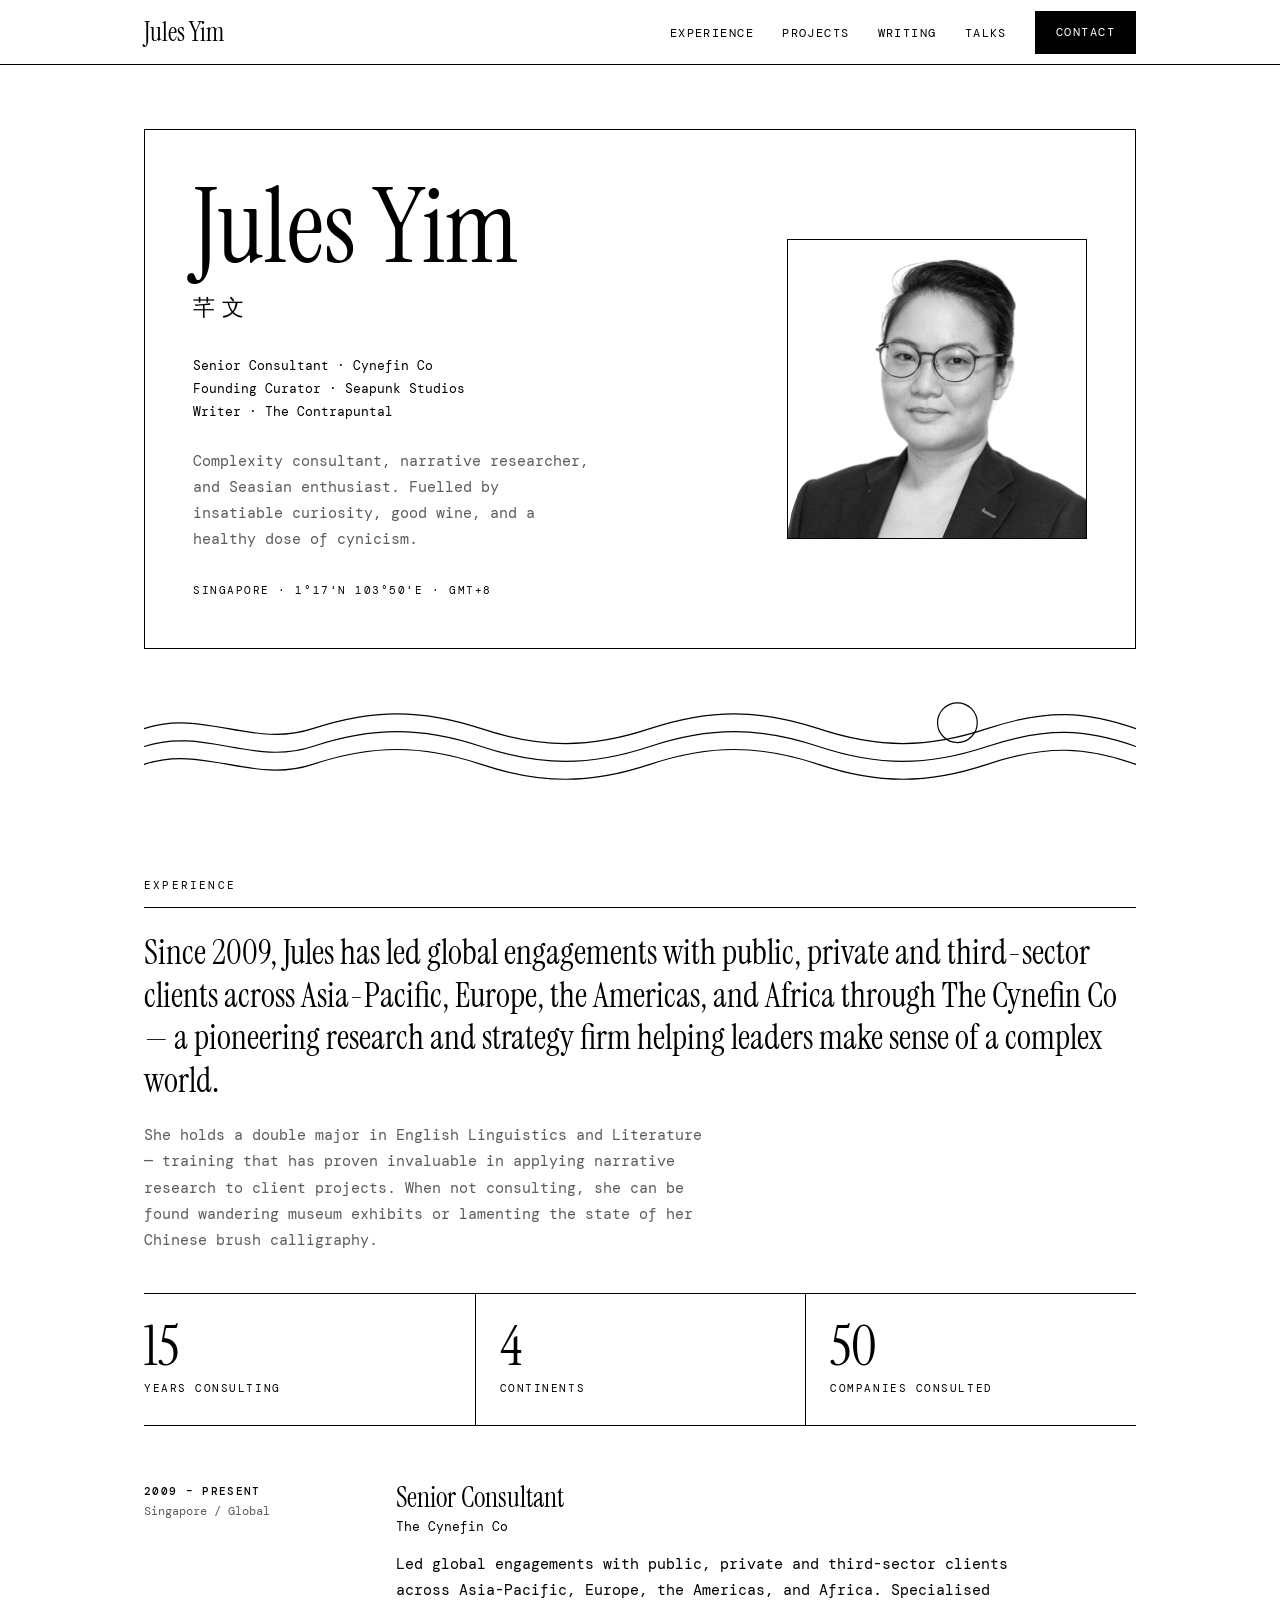
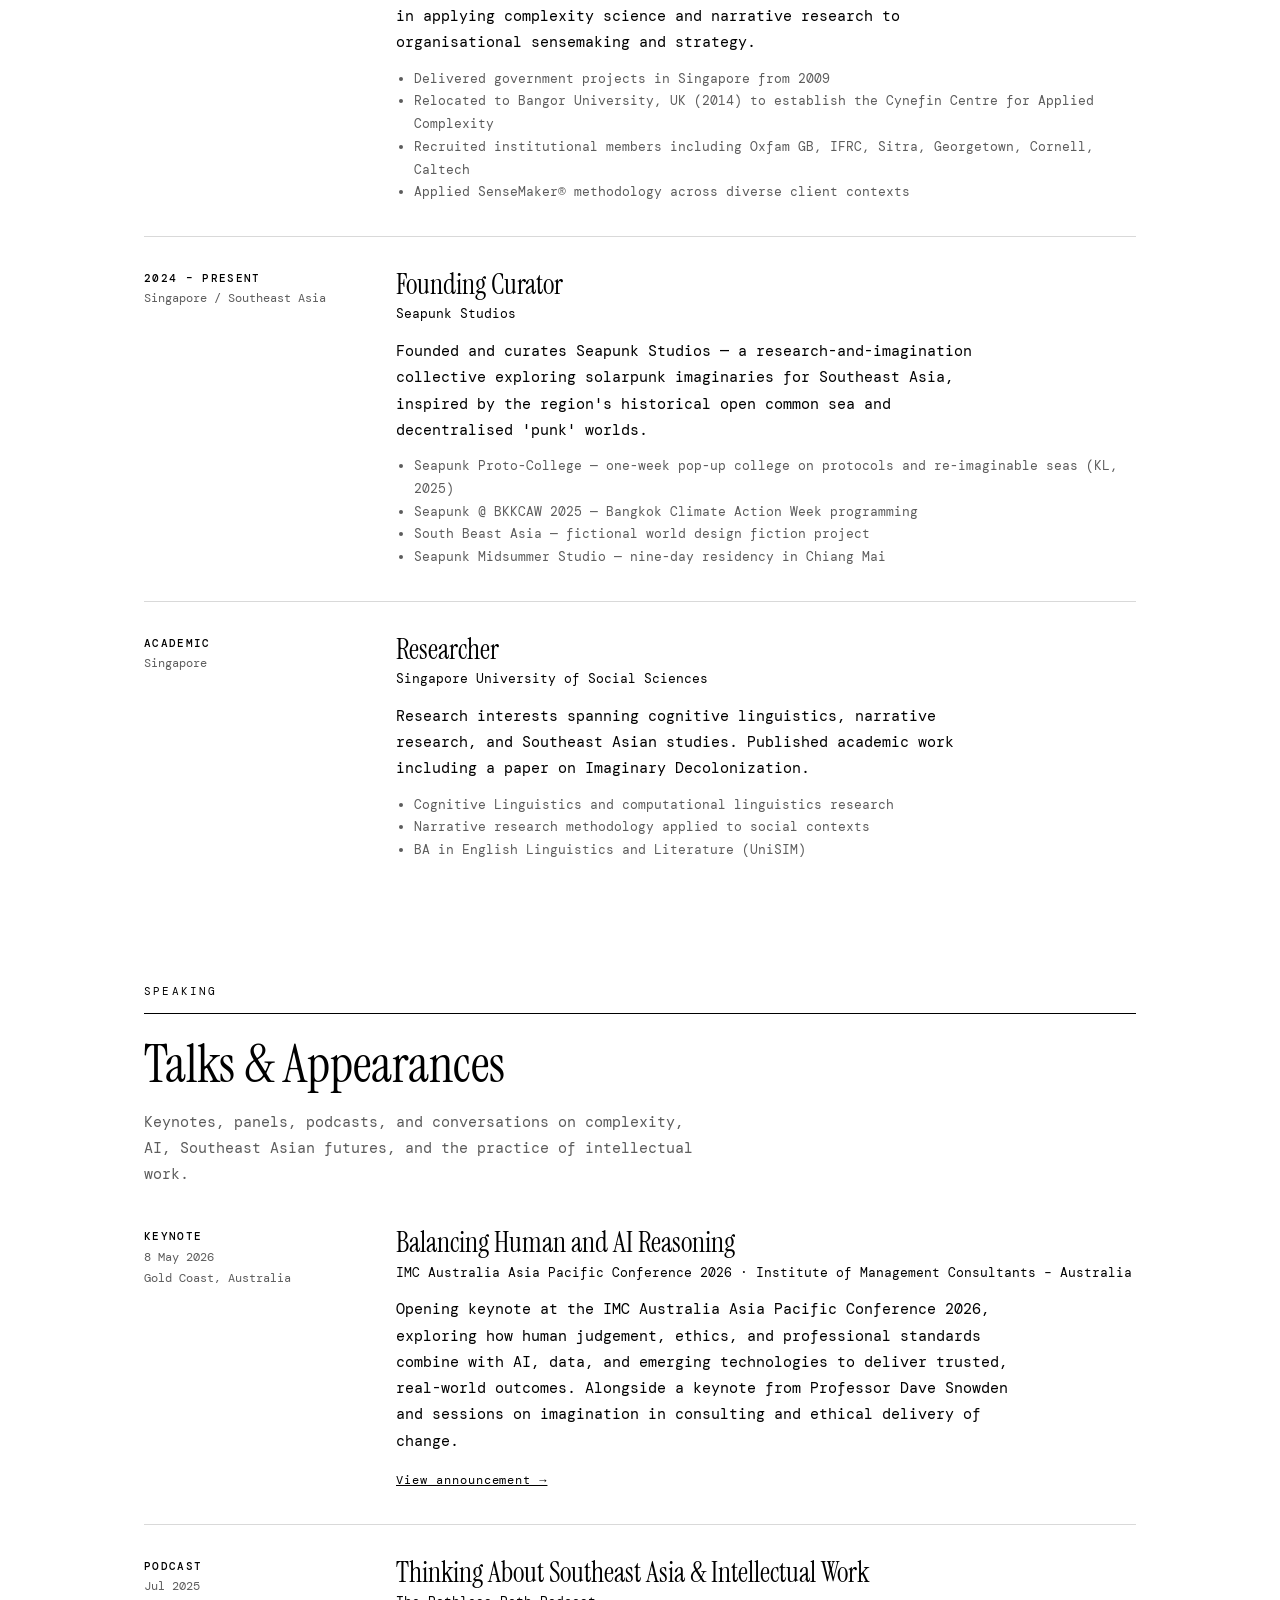
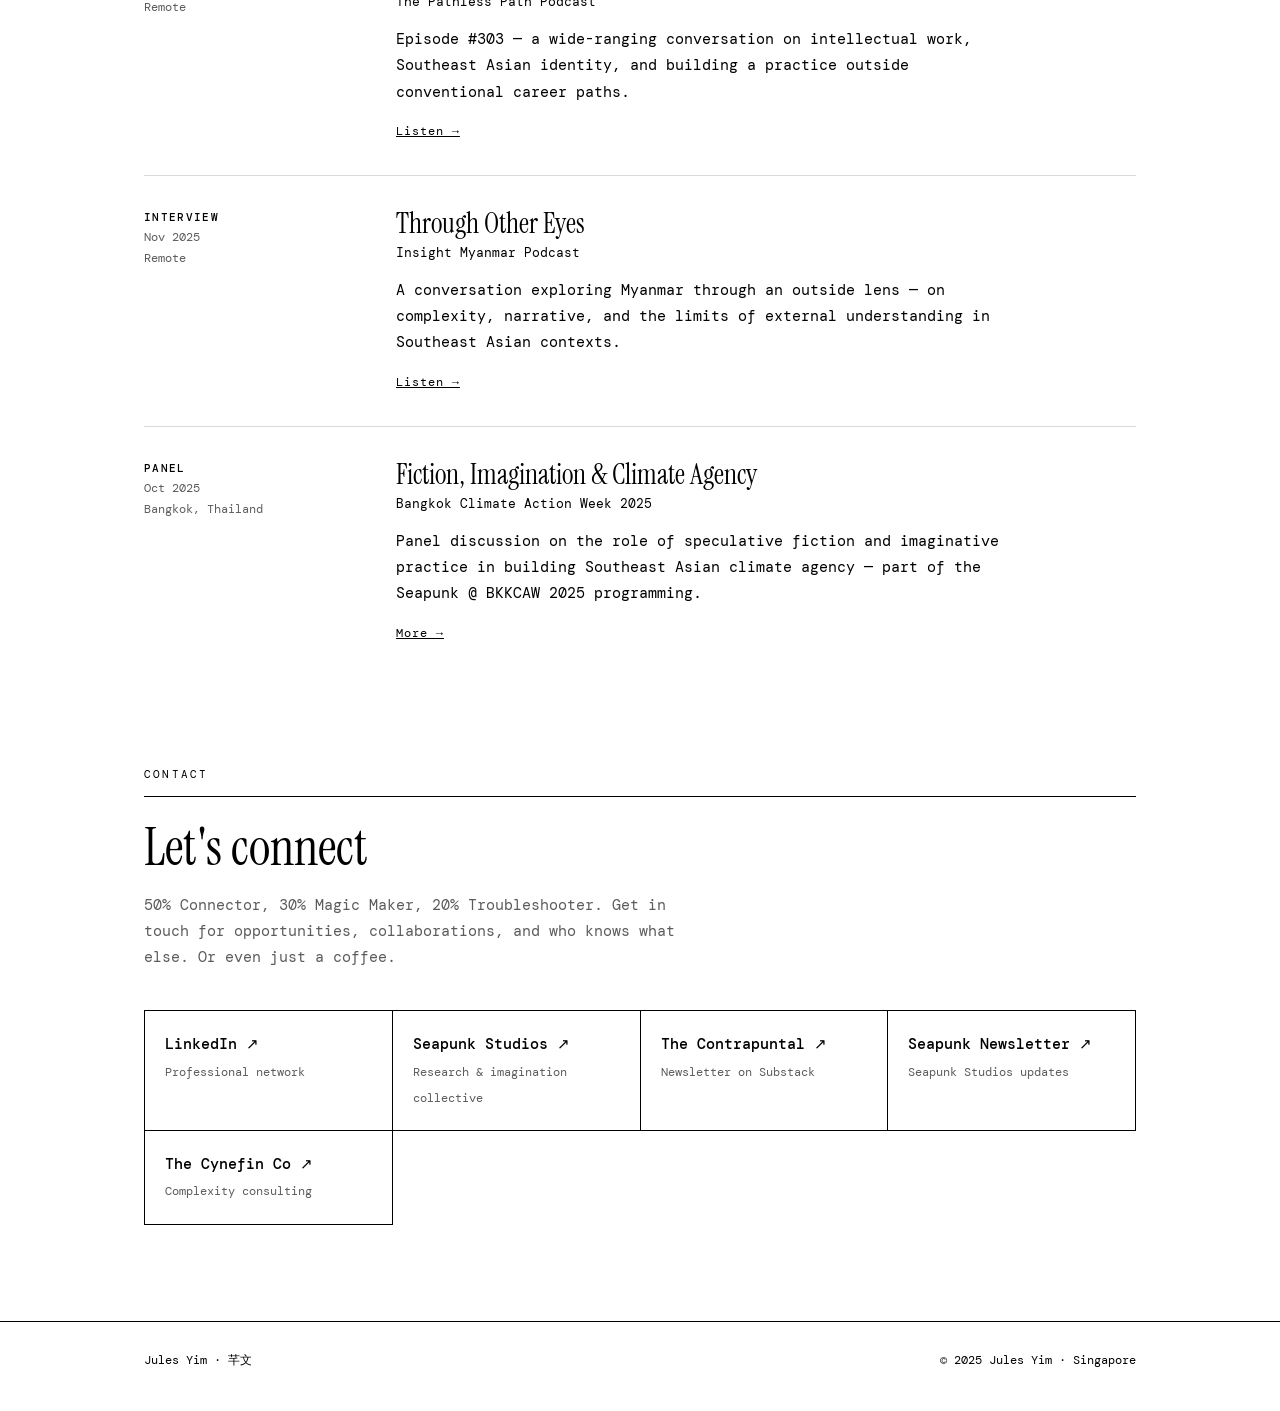
==== index.html @ a4468859 "Rebuild Jules Yim portfolio as a static black-on-white site Co-Authored-By: Claude Opus 5.5 <noreply" ====
<!doctype html>
<html lang="en">
<head>
  <meta charset="utf-8">
  <meta name="viewport" content="width=device-width, initial-scale=1">
  <title>Jules Yim</title>
  <meta name="description" content="Jules Yim — Senior Consultant, Founding Curator of Seapunk Studios, researcher and writer based in Singapore.">
  <link rel="preconnect" href="https://fonts.googleapis.com">
  <link rel="preconnect" href="https://fonts.gstatic.com" crossorigin>
  <link href="https://fonts.googleapis.com/css2?family=DM+Mono:ital,wght@0,400;0,500;1,400&family=Instrument+Serif&display=swap" rel="stylesheet">
  <link rel="stylesheet" href="styles.css">
</head>
<body>

<header class="nav">
  <div class="wrap">
    <a class="brand" href="index.html">Jules Yim</a>
    <ul>
      <li><a href="index.html#experience">Experience</a></li>
      <li><a href="projects.html">Projects</a></li>
      <li><a href="writing.html">Writing</a></li>
      <li><a href="index.html#talks">Talks</a></li>
      <li><a class="btn" href="index.html#contact">Contact</a></li>
    </ul>
  </div>
</header>

<main class="wrap">

  <div class="card">
    <div>
      <h1>Jules Yim</h1>
      <div class="hanzi">芊文</div>
      <ul class="roles">
        <li>Senior Consultant · Cynefin Co</li>
        <li>Founding Curator · Seapunk Studios</li>
        <li>Writer · The Contrapuntal</li>
      </ul>
      <p class="tagline">Complexity consultant, narrative researcher, and Seasian enthusiast. Fuelled by insatiable curiosity, good wine, and a healthy dose of cynicism.</p>
      <div class="where">Singapore · 1°17'N 103°50'E · GMT+8</div>
    </div>
    <img src="assets/jules-yim.jpg" alt="Portrait of Jules Yim" width="600" height="600">
  </div>

  <!-- Placeholder illustration: swap this SVG for the final artwork. -->
  <svg class="illustration" viewBox="0 0 1000 100" fill="none" stroke="#000" stroke-width="1.2" stroke-linecap="round" aria-hidden="true">
    <circle cx="820" cy="34" r="20"/>
    <path d="M0 40 C 60 20, 110 60, 170 40 S 280 20, 340 40 S 450 60, 510 40 S 620 20, 680 40 S 790 60, 850 40 S 950 22, 1000 40"/>
    <path d="M0 58 C 60 38, 110 78, 170 58 S 280 38, 340 58 S 450 78, 510 58 S 620 38, 680 58 S 790 78, 850 58 S 950 40, 1000 58"/>
    <path d="M0 76 C 60 56, 110 96, 170 76 S 280 56, 340 76 S 450 96, 510 76 S 620 56, 680 76 S 790 96, 850 76 S 950 58, 1000 76"/>
  </svg>

  <section id="experience">
    <div class="label">Experience</div>
    <p class="lede">Since 2009, Jules has led global engagements with public, private and third-sector clients across Asia-Pacific, Europe, the Americas, and Africa through The Cynefin Co — a pioneering research and strategy firm helping leaders make sense of a complex world.</p>
    <p class="sub">She holds a double major in English Linguistics and Literature — training that has proven invaluable in applying narrative research to client projects. When not consulting, she can be found wandering museum exhibits or lamenting the state of her Chinese brush calligraphy.</p>

    <div class="stats">
      <div><strong>15</strong><span>Years consulting</span></div>
      <div><strong>4</strong><span>Continents</span></div>
      <div><strong>50</strong><span>Companies consulted</span></div>
    </div>

    <article class="entry">
      <div class="meta"><b>2009 – Present</b>Singapore / Global</div>
      <div>
        <h3>Senior Consultant</h3>
        <div class="org">The Cynefin Co</div>
        <p>Led global engagements with public, private and third-sector clients across Asia-Pacific, Europe, the Americas, and Africa. Specialised in applying complexity science and narrative research to organisational sensemaking and strategy.</p>
        <ul>
          <li>Delivered government projects in Singapore from 2009</li>
          <li>Relocated to Bangor University, UK (2014) to establish the Cynefin Centre for Applied Complexity</li>
          <li>Recruited institutional members including Oxfam GB, IFRC, Sitra, Georgetown, Cornell, Caltech</li>
          <li>Applied SenseMaker® methodology across diverse client contexts</li>
        </ul>
      </div>
    </article>

    <article class="entry">
      <div class="meta"><b>2024 – Present</b>Singapore / Southeast Asia</div>
      <div>
        <h3>Founding Curator</h3>
        <div class="org">Seapunk Studios</div>
        <p>Founded and curates Seapunk Studios — a research-and-imagination collective exploring solarpunk imaginaries for Southeast Asia, inspired by the region's historical open common sea and decentralised 'punk' worlds.</p>
        <ul>
          <li>Seapunk Proto-College — one-week pop-up college on protocols and re-imaginable seas (KL, 2025)</li>
          <li>Seapunk @ BKKCAW 2025 — Bangkok Climate Action Week programming</li>
          <li>South Beast Asia — fictional world design fiction project</li>
          <li>Seapunk Midsummer Studio — nine-day residency in Chiang Mai</li>
        </ul>
      </div>
    </article>

    <article class="entry">
      <div class="meta"><b>Academic</b>Singapore</div>
      <div>
        <h3>Researcher</h3>
        <div class="org">Singapore University of Social Sciences</div>
        <p>Research interests spanning cognitive linguistics, narrative research, and Southeast Asian studies. Published academic work including a paper on Imaginary Decolonization.</p>
        <ul>
          <li>Cognitive Linguistics and computational linguistics research</li>
          <li>Narrative research methodology applied to social contexts</li>
          <li>BA in English Linguistics and Literature (UniSIM)</li>
        </ul>
      </div>
    </article>
  </section>

  <section id="talks">
    <div class="label">Speaking</div>
    <h2>Talks &amp; Appearances</h2>
    <p class="sub">Keynotes, panels, podcasts, and conversations on complexity, AI, Southeast Asian futures, and the practice of intellectual work.</p>

    <article class="entry">
      <div class="meta"><b>Keynote</b>8 May 2026<br>Gold Coast, Australia</div>
      <div>
        <h3>Balancing Human and AI Reasoning</h3>
        <div class="org">IMC Australia Asia Pacific Conference 2026 · Institute of Management Consultants – Australia</div>
        <p>Opening keynote at the IMC Australia Asia Pacific Conference 2026, exploring how human judgement, ethics, and professional standards combine with AI, data, and emerging technologies to deliver trusted, real-world outcomes. Alongside a keynote from Professor Dave Snowden and sessions on imagination in consulting and ethical delivery of change.</p>
        <a class="more" href="https://www.linkedin.com/feed/update/urn%3Ali%3Aactivity%3A7437710015148478464/" target="_blank" rel="noopener noreferrer">View announcement →</a>
      </div>
    </article>

    <article class="entry">
      <div class="meta"><b>Podcast</b>Jul 2025<br>Remote</div>
      <div>
        <h3>Thinking About Southeast Asia &amp; Intellectual Work</h3>
        <div class="org">The Pathless Path Podcast</div>
        <p>Episode #303 — a wide-ranging conversation on intellectual work, Southeast Asian identity, and building a practice outside conventional career paths.</p>
        <a class="more" href="https://newsletter.pathlesspath.com" target="_blank" rel="noopener noreferrer">Listen →</a>
      </div>
    </article>

    <article class="entry">
      <div class="meta"><b>Interview</b>Nov 2025<br>Remote</div>
      <div>
        <h3>Through Other Eyes</h3>
        <div class="org">Insight Myanmar Podcast</div>
        <p>A conversation exploring Myanmar through an outside lens — on complexity, narrative, and the limits of external understanding in Southeast Asian contexts.</p>
        <a class="more" href="https://thecontrapuntal.substack.com" target="_blank" rel="noopener noreferrer">Listen →</a>
      </div>
    </article>

    <article class="entry">
      <div class="meta"><b>Panel</b>Oct 2025<br>Bangkok, Thailand</div>
      <div>
        <h3>Fiction, Imagination &amp; Climate Agency</h3>
        <div class="org">Bangkok Climate Action Week 2025</div>
        <p>Panel discussion on the role of speculative fiction and imaginative practice in building Southeast Asian climate agency — part of the Seapunk @ BKKCAW 2025 programming.</p>
        <a class="more" href="https://seapunkstudios.notion.site" target="_blank" rel="noopener noreferrer">More →</a>
      </div>
    </article>
  </section>

  <section id="contact">
    <div class="label">Contact</div>
    <h2>Let's connect</h2>
    <p class="sub">50% Connector, 30% Magic Maker, 20% Troubleshooter. Get in touch for opportunities, collaborations, and who knows what else. Or even just a coffee.</p>

    <div class="links">
      <a href="https://linkedin.com/in/jules-yim" target="_blank" rel="noopener noreferrer"><b>LinkedIn ↗</b><span>Professional network</span></a>
      <a href="https://seapunkstudios.notion.site" target="_blank" rel="noopener noreferrer"><b>Seapunk Studios ↗</b><span>Research &amp; imagination collective</span></a>
      <a href="https://thecontrapuntal.substack.com" target="_blank" rel="noopener noreferrer"><b>The Contrapuntal ↗</b><span>Newsletter on Substack</span></a>
      <a href="https://seapunk.substack.com" target="_blank" rel="noopener noreferrer"><b>Seapunk Newsletter ↗</b><span>Seapunk Studios updates</span></a>
      <a href="https://thecynefin.co/team/jules-yim/" target="_blank" rel="noopener noreferrer"><b>The Cynefin Co ↗</b><span>Complexity consulting</span></a>
    </div>
  </section>

</main>

<footer>
  <div class="wrap">
    <div>Jules Yim · 芊文</div>
    <div>© 2025 Jules Yim · Singapore</div>
  </div>
</footer>

</body>
</html>
---- styles.css ----
/* Change the two font families here (and the Google Fonts link in each page's <head>). */
:root {
  --font-display: "Instrument Serif", Georgia, serif;
  --font-body: "DM Mono", ui-monospace, Menlo, monospace;
  --ink: #000;
  --paper: #fff;
  --muted: #5c5c5c;
  --rule: #000;
  --hair: #d9d9d9;
  --page: 1040px;
}

* { box-sizing: border-box; }

html { scroll-behavior: smooth; }

body {
  margin: 0;
  background: var(--paper);
  color: var(--ink);
  font-family: var(--font-body);
  font-size: 15px;
  line-height: 1.75;
  -webkit-font-smoothing: antialiased;
}

a { color: inherit; }

.wrap {
  max-width: var(--page);
  margin: 0 auto;
  padding: 0 24px;
}

/* Navigation */
.nav {
  position: sticky;
  top: 0;
  z-index: 10;
  background: var(--paper);
  border-bottom: 1px solid var(--rule);
}
.nav .wrap {
  display: flex;
  align-items: center;
  justify-content: space-between;
  gap: 16px;
  min-height: 64px;
  flex-wrap: wrap;
}
.brand {
  font-family: var(--font-display);
  font-size: 26px;
  line-height: 1;
  text-decoration: none;
}
.nav ul {
  display: flex;
  align-items: center;
  gap: 28px;
  list-style: none;
  margin: 0;
  padding: 0;
}
.nav ul a {
  font-size: 12px;
  letter-spacing: 0.12em;
  text-transform: uppercase;
  text-decoration: none;
  padding: 6px 0;
  border-bottom: 1px solid transparent;
}
.nav ul a:hover,
.nav ul a[aria-current="page"] { border-bottom-color: var(--ink); }
.nav ul a.btn,
.btn {
  display: inline-block;
  padding: 10px 20px;
  background: var(--ink);
  color: var(--paper);
  border: 1px solid var(--ink);
  font-size: 12px;
  letter-spacing: 0.12em;
  text-transform: uppercase;
  text-decoration: none;
}
.nav ul a.btn:hover,
.btn:hover { background: var(--paper); color: var(--ink); }

/* Business card */
.card {
  display: grid;
  grid-template-columns: 1fr 300px;
  gap: 48px;
  align-items: center;
  margin: 64px 0 0;
  padding: 48px;
  border: 1px solid var(--rule);
}
.card h1 {
  font-family: var(--font-display);
  font-weight: 400;
  font-size: clamp(56px, 9vw, 104px);
  line-height: 0.95;
  margin: 0;
}
.card .hanzi {
  font-size: 22px;
  letter-spacing: 0.3em;
  margin: 12px 0 28px;
}
.card .roles {
  list-style: none;
  margin: 0 0 24px;
  padding: 0;
  font-size: 13px;
}
.card .tagline {
  max-width: 44ch;
  margin: 0 0 28px;
  color: var(--muted);
}
.card .where {
  font-size: 11px;
  letter-spacing: 0.14em;
  text-transform: uppercase;
}
.card img {
  display: block;
  width: 100%;
  height: auto;
  aspect-ratio: 1;
  object-fit: cover;
  filter: grayscale(1) contrast(1.05);
  border: 1px solid var(--rule);
}
.illustration {
  display: block;
  width: 100%;
  height: auto;
  margin: 40px 0 0;
}

/* Sections */
section { padding: 88px 0 0; }
.label {
  font-size: 11px;
  letter-spacing: 0.2em;
  text-transform: uppercase;
  margin: 0 0 24px;
  padding-bottom: 12px;
  border-bottom: 1px solid var(--rule);
}
h2 {
  font-family: var(--font-display);
  font-weight: 400;
  font-size: clamp(34px, 5vw, 52px);
  line-height: 1.05;
  margin: 0 0 16px;
}
.lede {
  font-family: var(--font-display);
  font-size: clamp(24px, 3.2vw, 34px);
  line-height: 1.25;
  max-width: 30em;
  margin: 0 0 20px;
}
.sub {
  max-width: 62ch;
  color: var(--muted);
  margin: 0 0 40px;
}

.stats {
  display: grid;
  grid-template-columns: repeat(3, 1fr);
  border-top: 1px solid var(--rule);
  border-bottom: 1px solid var(--rule);
  margin: 0 0 56px;
}
.stats div { padding: 24px 0; }
.stats div + div { padding-left: 24px; border-left: 1px solid var(--rule); }
.stats strong {
  display: block;
  font-family: var(--font-display);
  font-weight: 400;
  font-size: 56px;
  line-height: 1;
}
.stats span {
  font-size: 11px;
  letter-spacing: 0.14em;
  text-transform: uppercase;
}

/* Entries: experience, talks, projects, writing */
.entry {
  display: grid;
  grid-template-columns: 220px 1fr;
  gap: 32px;
  padding: 32px 0;
  border-top: 1px solid var(--hair);
}
.entry:first-of-type { border-top: 0; padding-top: 0; }
.entry .meta {
  font-size: 12px;
  color: var(--muted);
}
.entry .meta b {
  display: block;
  font-weight: 500;
  color: var(--ink);
  letter-spacing: 0.12em;
  text-transform: uppercase;
  font-size: 11px;
}
.entry h3 {
  font-family: var(--font-display);
  font-weight: 400;
  font-size: 28px;
  line-height: 1.15;
  margin: 0 0 2px;
}
.entry .org { margin: 0 0 12px; font-size: 13px; }
.entry p { margin: 0 0 12px; max-width: 68ch; }
.entry ul { margin: 0; padding-left: 18px; color: var(--muted); font-size: 13px; }
.entry .tags {
  font-size: 11px;
  letter-spacing: 0.12em;
  text-transform: uppercase;
  color: var(--muted);
}
.entry .more { font-size: 12px; letter-spacing: 0.08em; }

/* Contact */
.links {
  display: grid;
  grid-template-columns: repeat(auto-fill, minmax(240px, 1fr));
  gap: 0;
  border-top: 1px solid var(--rule);
  border-left: 1px solid var(--rule);
  margin: 0 0 40px;
}
.links a {
  display: block;
  padding: 20px;
  text-decoration: none;
  border-right: 1px solid var(--rule);
  border-bottom: 1px solid var(--rule);
}
.links a:hover { background: var(--ink); color: var(--paper); }
.links a:hover span { color: var(--paper); }
.links b { display: block; font-weight: 500; }
.links span { font-size: 12px; color: var(--muted); }

.page-head { padding-top: 72px; }

footer {
  margin-top: 96px;
  border-top: 1px solid var(--rule);
  font-size: 12px;
}
footer .wrap {
  display: flex;
  flex-wrap: wrap;
  justify-content: space-between;
  gap: 16px;
  padding-top: 28px;
  padding-bottom: 40px;
}
footer nav { display: flex; flex-wrap: wrap; gap: 20px; }

@media (max-width: 760px) {
  .nav .wrap { padding-top: 12px; padding-bottom: 12px; }
  .nav ul { gap: 16px; flex-wrap: wrap; }
  .card { grid-template-columns: 1fr 120px; gap: 20px; padding: 24px; margin-top: 32px; align-items: start; }
  .card .hanzi { font-size: 16px; margin: 8px 0 20px; }
  section { padding-top: 64px; }
  .stats strong { font-size: 40px; }
  .stats div + div { padding-left: 12px; }
  .entry { grid-template-columns: 1fr; gap: 8px; }
}
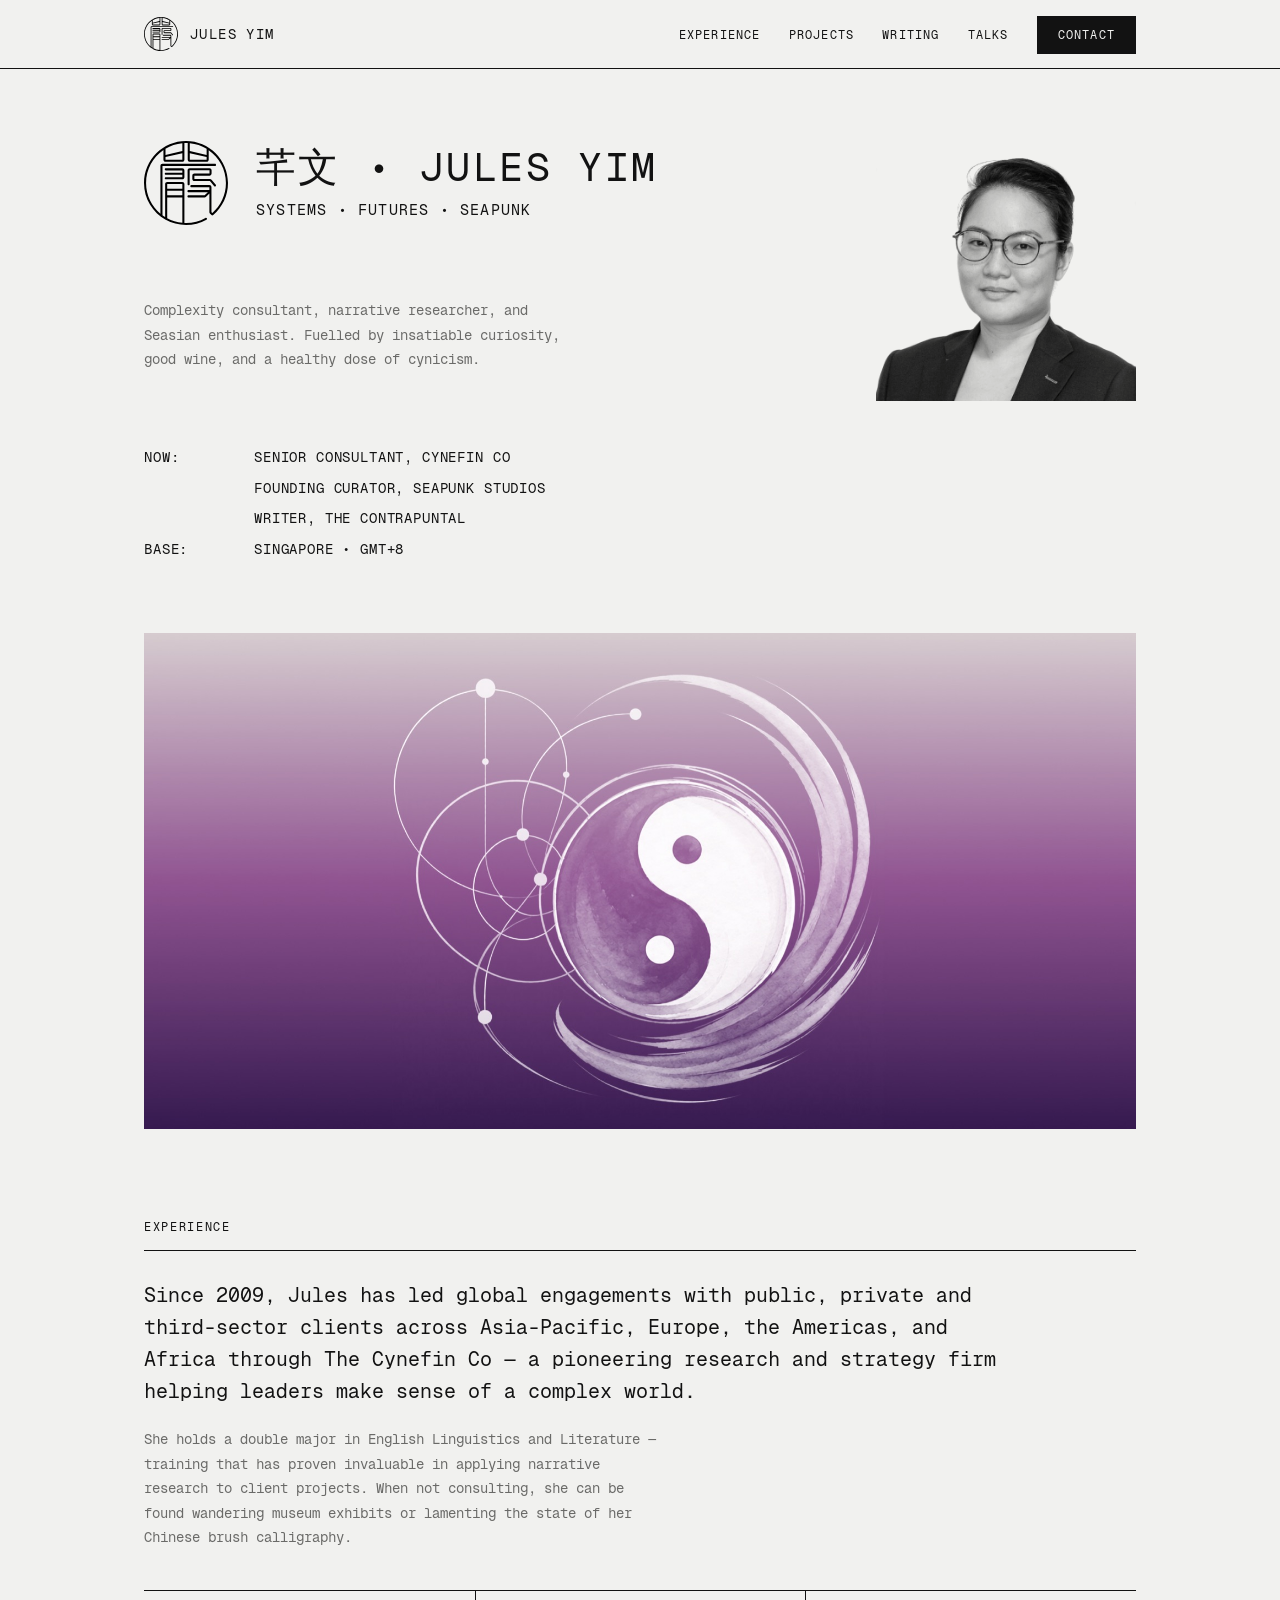
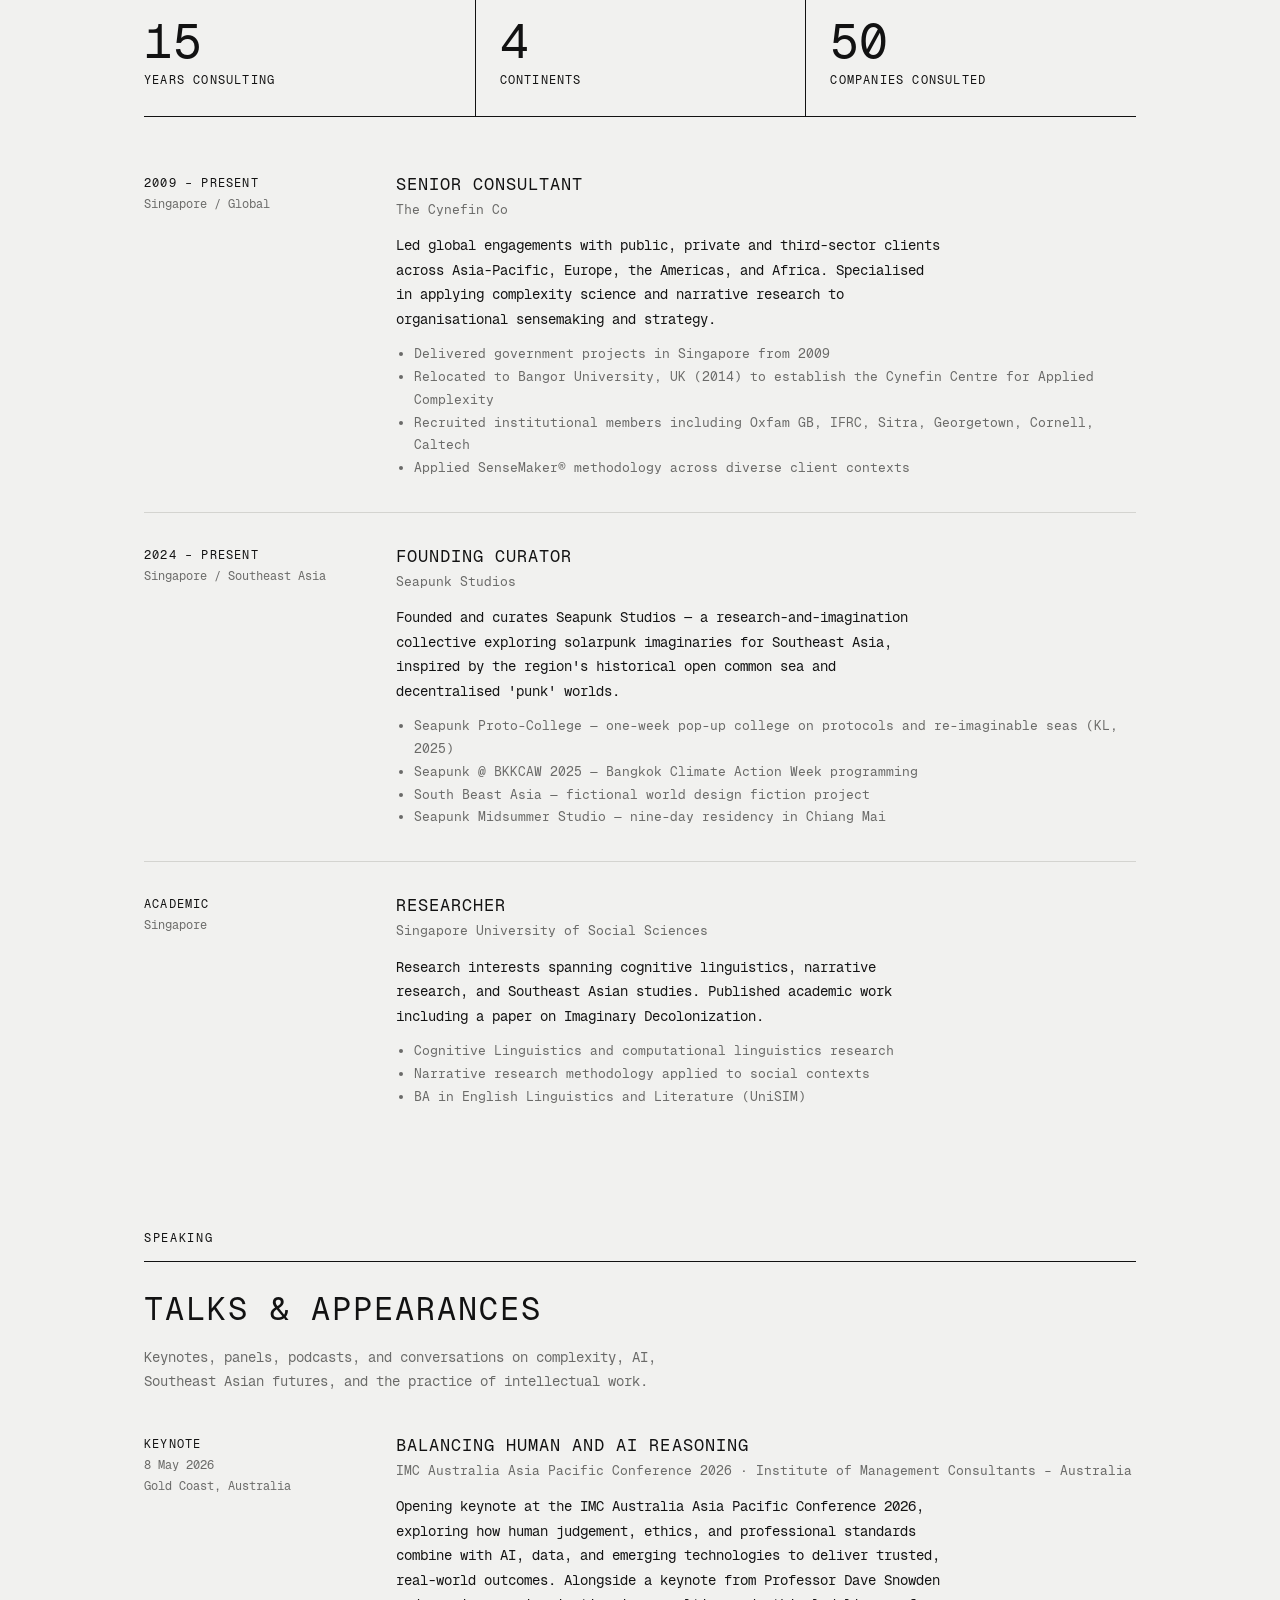
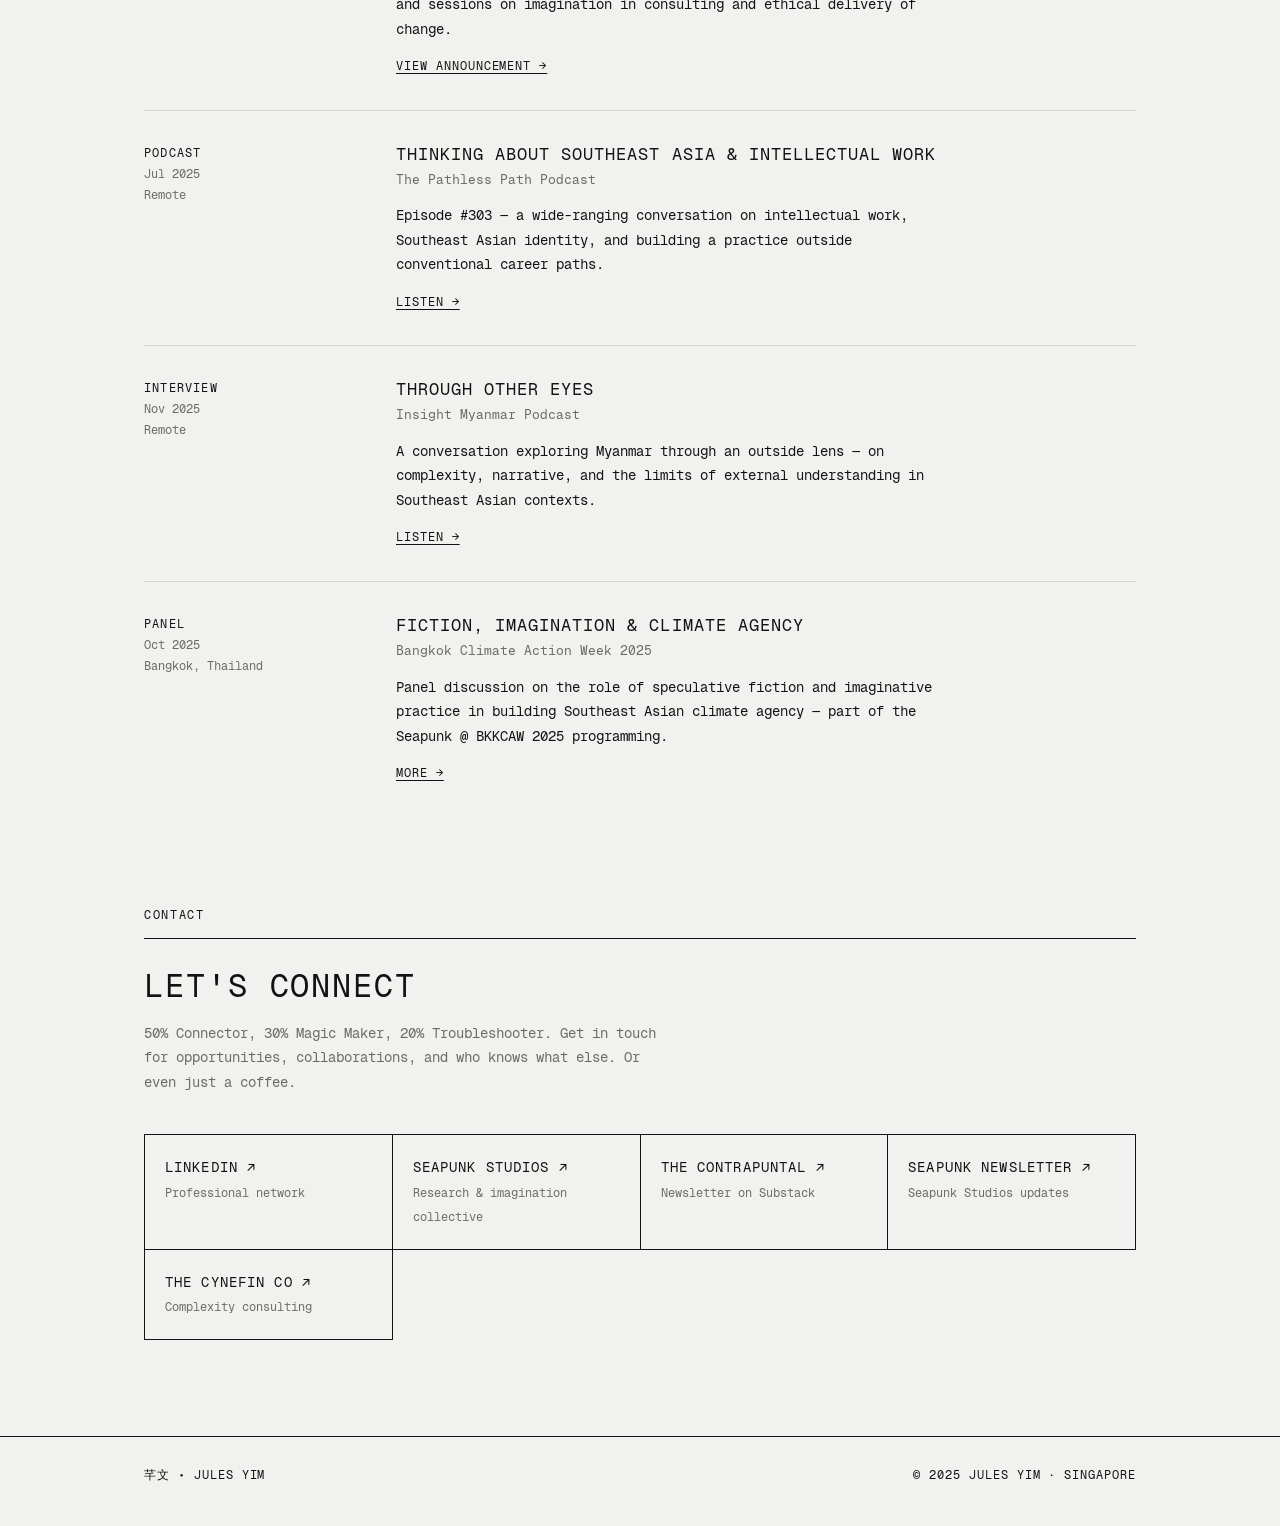
==== commit a2a64584: "Restyle to match the business card: Geist Mono, off-white paper, seal logo, card artwork Co-Authored" ====
--- a/index.html
+++ b/index.html
@@ -5,16 +5,14 @@
   <meta name="viewport" content="width=device-width, initial-scale=1">
   <title>Jules Yim</title>
   <meta name="description" content="Jules Yim — Senior Consultant, Founding Curator of Seapunk Studios, researcher and writer based in Singapore.">
-  <link rel="preconnect" href="https://fonts.googleapis.com">
-  <link rel="preconnect" href="https://fonts.gstatic.com" crossorigin>
-  <link href="https://fonts.googleapis.com/css2?family=DM+Mono:ital,wght@0,400;0,500;1,400&family=Instrument+Serif&display=swap" rel="stylesheet">
+  <link rel="icon" href="assets/logo.svg" type="image/svg+xml">
   <link rel="stylesheet" href="styles.css">
 </head>
 <body>
 
 <header class="nav">
   <div class="wrap">
-    <a class="brand" href="index.html">Jules Yim</a>
+    <a class="brand" href="index.html"><img src="assets/logo.svg" alt="">Jules Yim</a>
     <ul>
       <li><a href="index.html#experience">Experience</a></li>
       <li><a href="projects.html">Projects</a></li>
@@ -28,27 +26,26 @@
 <main class="wrap">
 
   <div class="card">
-    <div>
-      <h1>Jules Yim</h1>
-      <div class="hanzi">芊文</div>
-      <ul class="roles">
-        <li>Senior Consultant · Cynefin Co</li>
-        <li>Founding Curator · Seapunk Studios</li>
-        <li>Writer · The Contrapuntal</li>
-      </ul>
+    <div class="text">
+      <div class="id">
+        <img src="assets/logo.svg" alt="Jules Yim seal">
+        <div>
+          <h1>芊文 • Jules Yim</h1>
+          <div class="fields">Systems • Futures • Seapunk</div>
+        </div>
+      </div>
       <p class="tagline">Complexity consultant, narrative researcher, and Seasian enthusiast. Fuelled by insatiable curiosity, good wine, and a healthy dose of cynicism.</p>
-      <div class="where">Singapore · 1°17'N 103°50'E · GMT+8</div>
+      <dl>
+        <dt>Now:</dt><dd>Senior Consultant, Cynefin Co</dd>
+        <dt></dt><dd>Founding Curator, Seapunk Studios</dd>
+        <dt></dt><dd>Writer, The Contrapuntal</dd>
+        <dt>Base:</dt><dd>Singapore • GMT+8</dd>
+      </dl>
     </div>
-    <img src="assets/jules-yim.jpg" alt="Portrait of Jules Yim" width="600" height="600">
+    <img class="photo" src="assets/jules-yim.jpg" alt="Portrait of Jules Yim" width="600" height="600">
   </div>
 
-  <!-- Placeholder illustration: swap this SVG for the final artwork. -->
-  <svg class="illustration" viewBox="0 0 1000 100" fill="none" stroke="#000" stroke-width="1.2" stroke-linecap="round" aria-hidden="true">
-    <circle cx="820" cy="34" r="20"/>
-    <path d="M0 40 C 60 20, 110 60, 170 40 S 280 20, 340 40 S 450 60, 510 40 S 620 20, 680 40 S 790 60, 850 40 S 950 22, 1000 40"/>
-    <path d="M0 58 C 60 38, 110 78, 170 58 S 280 38, 340 58 S 450 78, 510 58 S 620 38, 680 58 S 790 78, 850 58 S 950 40, 1000 58"/>
-    <path d="M0 76 C 60 56, 110 96, 170 76 S 280 56, 340 76 S 450 96, 510 76 S 620 56, 680 76 S 790 96, 850 76 S 950 58, 1000 76"/>
-  </svg>
+  <img class="illustration" src="assets/artwork.jpg" alt="" width="1800" height="1028">
 
   <section id="experience">
     <div class="label">Experience</div>
@@ -170,7 +167,7 @@
 
 <footer>
   <div class="wrap">
-    <div>Jules Yim · 芊文</div>
+    <div>芊文 • Jules Yim</div>
     <div>© 2025 Jules Yim · Singapore</div>
   </div>
 </footer>
--- a/styles.css
+++ b/styles.css
@@ -1,12 +1,19 @@
-/* Change the two font families here (and the Google Fonts link in each page's <head>). */
+/* Visual style follows the business card: Geist Mono, near-black ink on warm off-white,
+   with the purple artwork from the back of the card as the illustration. */
+@font-face {
+  font-family: "Geist Mono";
+  src: url("assets/fonts/GeistMono-Regular.otf") format("opentype");
+  font-weight: 400 500;
+  font-display: swap;
+}
+
 :root {
-  --font-display: "Instrument Serif", Georgia, serif;
-  --font-body: "DM Mono", ui-monospace, Menlo, monospace;
-  --ink: #000;
-  --paper: #fff;
-  --muted: #5c5c5c;
-  --rule: #000;
-  --hair: #d9d9d9;
+  --font: "Geist Mono", ui-monospace, Menlo, monospace;
+  --ink: #121212;
+  --paper: #f1f1ef;
+  --muted: #6a6a68;
+  --hair: #d4d4d0;
+  --accent: #6d3f7f;
   --page: 1040px;
 }
 
@@ -18,13 +25,14 @@
   margin: 0;
   background: var(--paper);
   color: var(--ink);
-  font-family: var(--font-body);
-  font-size: 15px;
+  font-family: var(--font);
+  font-size: 14px;
   line-height: 1.75;
   -webkit-font-smoothing: antialiased;
 }
 
-a { color: inherit; }
+a { color: inherit; text-underline-offset: 3px; }
+a:hover { color: var(--accent); }
 
 .wrap {
   max-width: var(--page);
@@ -38,22 +46,26 @@
   top: 0;
   z-index: 10;
   background: var(--paper);
-  border-bottom: 1px solid var(--rule);
+  border-bottom: 1px solid var(--ink);
 }
 .nav .wrap {
   display: flex;
   align-items: center;
   justify-content: space-between;
   gap: 16px;
-  min-height: 64px;
+  min-height: 68px;
   flex-wrap: wrap;
 }
 .brand {
-  font-family: var(--font-display);
-  font-size: 26px;
-  line-height: 1;
+  display: flex;
+  align-items: center;
+  gap: 12px;
+  font-size: 14px;
+  letter-spacing: 0.1em;
+  text-transform: uppercase;
   text-decoration: none;
 }
+.brand img { width: 34px; height: 34px; display: block; }
 .nav ul {
   display: flex;
   align-items: center;
@@ -64,109 +76,114 @@
 }
 .nav ul a {
   font-size: 12px;
-  letter-spacing: 0.12em;
+  letter-spacing: 0.1em;
   text-transform: uppercase;
   text-decoration: none;
   padding: 6px 0;
   border-bottom: 1px solid transparent;
 }
 .nav ul a:hover,
-.nav ul a[aria-current="page"] { border-bottom-color: var(--ink); }
-.nav ul a.btn,
-.btn {
-  display: inline-block;
+.nav ul a[aria-current="page"] { border-bottom-color: currentColor; }
+.nav ul a.btn {
   padding: 10px 20px;
   background: var(--ink);
   color: var(--paper);
   border: 1px solid var(--ink);
-  font-size: 12px;
-  letter-spacing: 0.12em;
-  text-transform: uppercase;
-  text-decoration: none;
-}
-.nav ul a.btn:hover,
-.btn:hover { background: var(--paper); color: var(--ink); }
+}
+.nav ul a.btn:hover { background: var(--accent); border-color: var(--accent); color: var(--paper); }
 
 /* Business card */
 .card {
   display: grid;
-  grid-template-columns: 1fr 300px;
+  grid-template-columns: 1fr 260px;
   gap: 48px;
+  margin: 72px 0 0;
+  min-height: 420px;
+}
+.card .text {
+  display: flex;
+  flex-direction: column;
+  justify-content: space-between;
+  gap: 48px;
+}
+.card .id {
+  display: flex;
   align-items: center;
-  margin: 64px 0 0;
-  padding: 48px;
-  border: 1px solid var(--rule);
-}
+  gap: 28px;
+}
+.card .id img { width: 84px; height: 84px; flex: none; }
 .card h1 {
-  font-family: var(--font-display);
-  font-weight: 400;
-  font-size: clamp(56px, 9vw, 104px);
-  line-height: 0.95;
+  font-weight: 400;
+  font-size: clamp(24px, 4vw, 40px);
+  line-height: 1.2;
+  letter-spacing: 0.06em;
+  text-transform: uppercase;
+  margin: 0 0 6px;
+}
+.card .fields {
+  font-size: clamp(12px, 1.6vw, 15px);
+  letter-spacing: 0.08em;
+  text-transform: uppercase;
+}
+.card .tagline {
+  max-width: 52ch;
   margin: 0;
-}
-.card .hanzi {
-  font-size: 22px;
-  letter-spacing: 0.3em;
-  margin: 12px 0 28px;
-}
-.card .roles {
-  list-style: none;
-  margin: 0 0 24px;
-  padding: 0;
-  font-size: 13px;
-}
-.card .tagline {
-  max-width: 44ch;
-  margin: 0 0 28px;
   color: var(--muted);
 }
-.card .where {
-  font-size: 11px;
-  letter-spacing: 0.14em;
-  text-transform: uppercase;
-}
-.card img {
+.card dl {
+  display: grid;
+  grid-template-columns: 110px 1fr;
+  row-gap: 6px;
+  margin: 0;
+  font-size: 14px;
+  letter-spacing: 0.06em;
+  text-transform: uppercase;
+}
+.card dd { margin: 0; }
+.card .photo {
   display: block;
   width: 100%;
   height: auto;
   aspect-ratio: 1;
   object-fit: cover;
   filter: grayscale(1) contrast(1.05);
-  border: 1px solid var(--rule);
+  mix-blend-mode: multiply;
 }
 .illustration {
   display: block;
   width: 100%;
   height: auto;
-  margin: 40px 0 0;
+  aspect-ratio: 2 / 1;
+  object-fit: cover;
+  margin: 72px 0 0;
 }
 
 /* Sections */
 section { padding: 88px 0 0; }
 .label {
-  font-size: 11px;
-  letter-spacing: 0.2em;
-  text-transform: uppercase;
-  margin: 0 0 24px;
+  font-size: 12px;
+  letter-spacing: 0.14em;
+  text-transform: uppercase;
+  margin: 0 0 28px;
   padding-bottom: 12px;
-  border-bottom: 1px solid var(--rule);
+  border-bottom: 1px solid var(--ink);
 }
 h2 {
-  font-family: var(--font-display);
-  font-weight: 400;
-  font-size: clamp(34px, 5vw, 52px);
-  line-height: 1.05;
+  font-weight: 400;
+  font-size: clamp(22px, 3.2vw, 32px);
+  line-height: 1.2;
+  letter-spacing: 0.06em;
+  text-transform: uppercase;
   margin: 0 0 16px;
 }
 .lede {
-  font-family: var(--font-display);
-  font-size: clamp(24px, 3.2vw, 34px);
-  line-height: 1.25;
-  max-width: 30em;
+  font-size: clamp(16px, 2vw, 20px);
+  line-height: 1.6;
+  max-width: 44em;
   margin: 0 0 20px;
 }
 .sub {
-  max-width: 62ch;
+  max-width: 64ch;
   color: var(--muted);
   margin: 0 0 40px;
 }
@@ -174,22 +191,21 @@
 .stats {
   display: grid;
   grid-template-columns: repeat(3, 1fr);
-  border-top: 1px solid var(--rule);
-  border-bottom: 1px solid var(--rule);
+  border-top: 1px solid var(--ink);
+  border-bottom: 1px solid var(--ink);
   margin: 0 0 56px;
 }
 .stats div { padding: 24px 0; }
-.stats div + div { padding-left: 24px; border-left: 1px solid var(--rule); }
+.stats div + div { padding-left: 24px; border-left: 1px solid var(--ink); }
 .stats strong {
   display: block;
-  font-family: var(--font-display);
-  font-weight: 400;
-  font-size: 56px;
-  line-height: 1;
+  font-weight: 400;
+  font-size: 48px;
+  line-height: 1.1;
 }
 .stats span {
-  font-size: 11px;
-  letter-spacing: 0.14em;
+  font-size: 12px;
+  letter-spacing: 0.1em;
   text-transform: uppercase;
 }
 
@@ -208,57 +224,60 @@
 }
 .entry .meta b {
   display: block;
-  font-weight: 500;
+  font-weight: 400;
   color: var(--ink);
-  letter-spacing: 0.12em;
-  text-transform: uppercase;
-  font-size: 11px;
+  letter-spacing: 0.1em;
+  text-transform: uppercase;
 }
 .entry h3 {
-  font-family: var(--font-display);
-  font-weight: 400;
-  font-size: 28px;
-  line-height: 1.15;
+  font-weight: 400;
+  font-size: 17px;
+  line-height: 1.4;
+  letter-spacing: 0.06em;
+  text-transform: uppercase;
   margin: 0 0 2px;
 }
-.entry .org { margin: 0 0 12px; font-size: 13px; }
+.entry h3 a { text-decoration: none; }
+.entry h3 a:hover { text-decoration: underline; }
+.entry .org { margin: 0 0 12px; font-size: 13px; color: var(--muted); }
 .entry p { margin: 0 0 12px; max-width: 68ch; }
 .entry ul { margin: 0; padding-left: 18px; color: var(--muted); font-size: 13px; }
 .entry .tags {
   font-size: 11px;
-  letter-spacing: 0.12em;
+  letter-spacing: 0.1em;
   text-transform: uppercase;
   color: var(--muted);
 }
-.entry .more { font-size: 12px; letter-spacing: 0.08em; }
+.entry .more { font-size: 12px; letter-spacing: 0.08em; text-transform: uppercase; }
 
 /* Contact */
 .links {
   display: grid;
   grid-template-columns: repeat(auto-fill, minmax(240px, 1fr));
-  gap: 0;
-  border-top: 1px solid var(--rule);
-  border-left: 1px solid var(--rule);
+  border-top: 1px solid var(--ink);
+  border-left: 1px solid var(--ink);
   margin: 0 0 40px;
 }
 .links a {
   display: block;
   padding: 20px;
   text-decoration: none;
-  border-right: 1px solid var(--rule);
-  border-bottom: 1px solid var(--rule);
+  border-right: 1px solid var(--ink);
+  border-bottom: 1px solid var(--ink);
 }
 .links a:hover { background: var(--ink); color: var(--paper); }
 .links a:hover span { color: var(--paper); }
-.links b { display: block; font-weight: 500; }
+.links b { display: block; font-weight: 400; letter-spacing: 0.08em; text-transform: uppercase; }
 .links span { font-size: 12px; color: var(--muted); }
 
 .page-head { padding-top: 72px; }
 
 footer {
   margin-top: 96px;
-  border-top: 1px solid var(--rule);
-  font-size: 12px;
+  border-top: 1px solid var(--ink);
+  font-size: 12px;
+  letter-spacing: 0.08em;
+  text-transform: uppercase;
 }
 footer .wrap {
   display: flex;
@@ -268,15 +287,18 @@
   padding-top: 28px;
   padding-bottom: 40px;
 }
-footer nav { display: flex; flex-wrap: wrap; gap: 20px; }
 
 @media (max-width: 760px) {
   .nav .wrap { padding-top: 12px; padding-bottom: 12px; }
   .nav ul { gap: 16px; flex-wrap: wrap; }
-  .card { grid-template-columns: 1fr 120px; gap: 20px; padding: 24px; margin-top: 32px; align-items: start; }
-  .card .hanzi { font-size: 16px; margin: 8px 0 20px; }
+  .card { grid-template-columns: 1fr 96px; gap: 16px; margin-top: 40px; min-height: 0; }
+  .card .id { gap: 14px; align-items: flex-start; }
+  .card .id img { width: 48px; height: 48px; }
+  .card dl { grid-template-columns: 64px 1fr; font-size: 12px; }
+  .illustration, section { margin-top: 0; }
+  .illustration { margin-top: 48px; }
   section { padding-top: 64px; }
-  .stats strong { font-size: 40px; }
+  .stats strong { font-size: 34px; }
   .stats div + div { padding-left: 12px; }
   .entry { grid-template-columns: 1fr; gap: 8px; }
 }
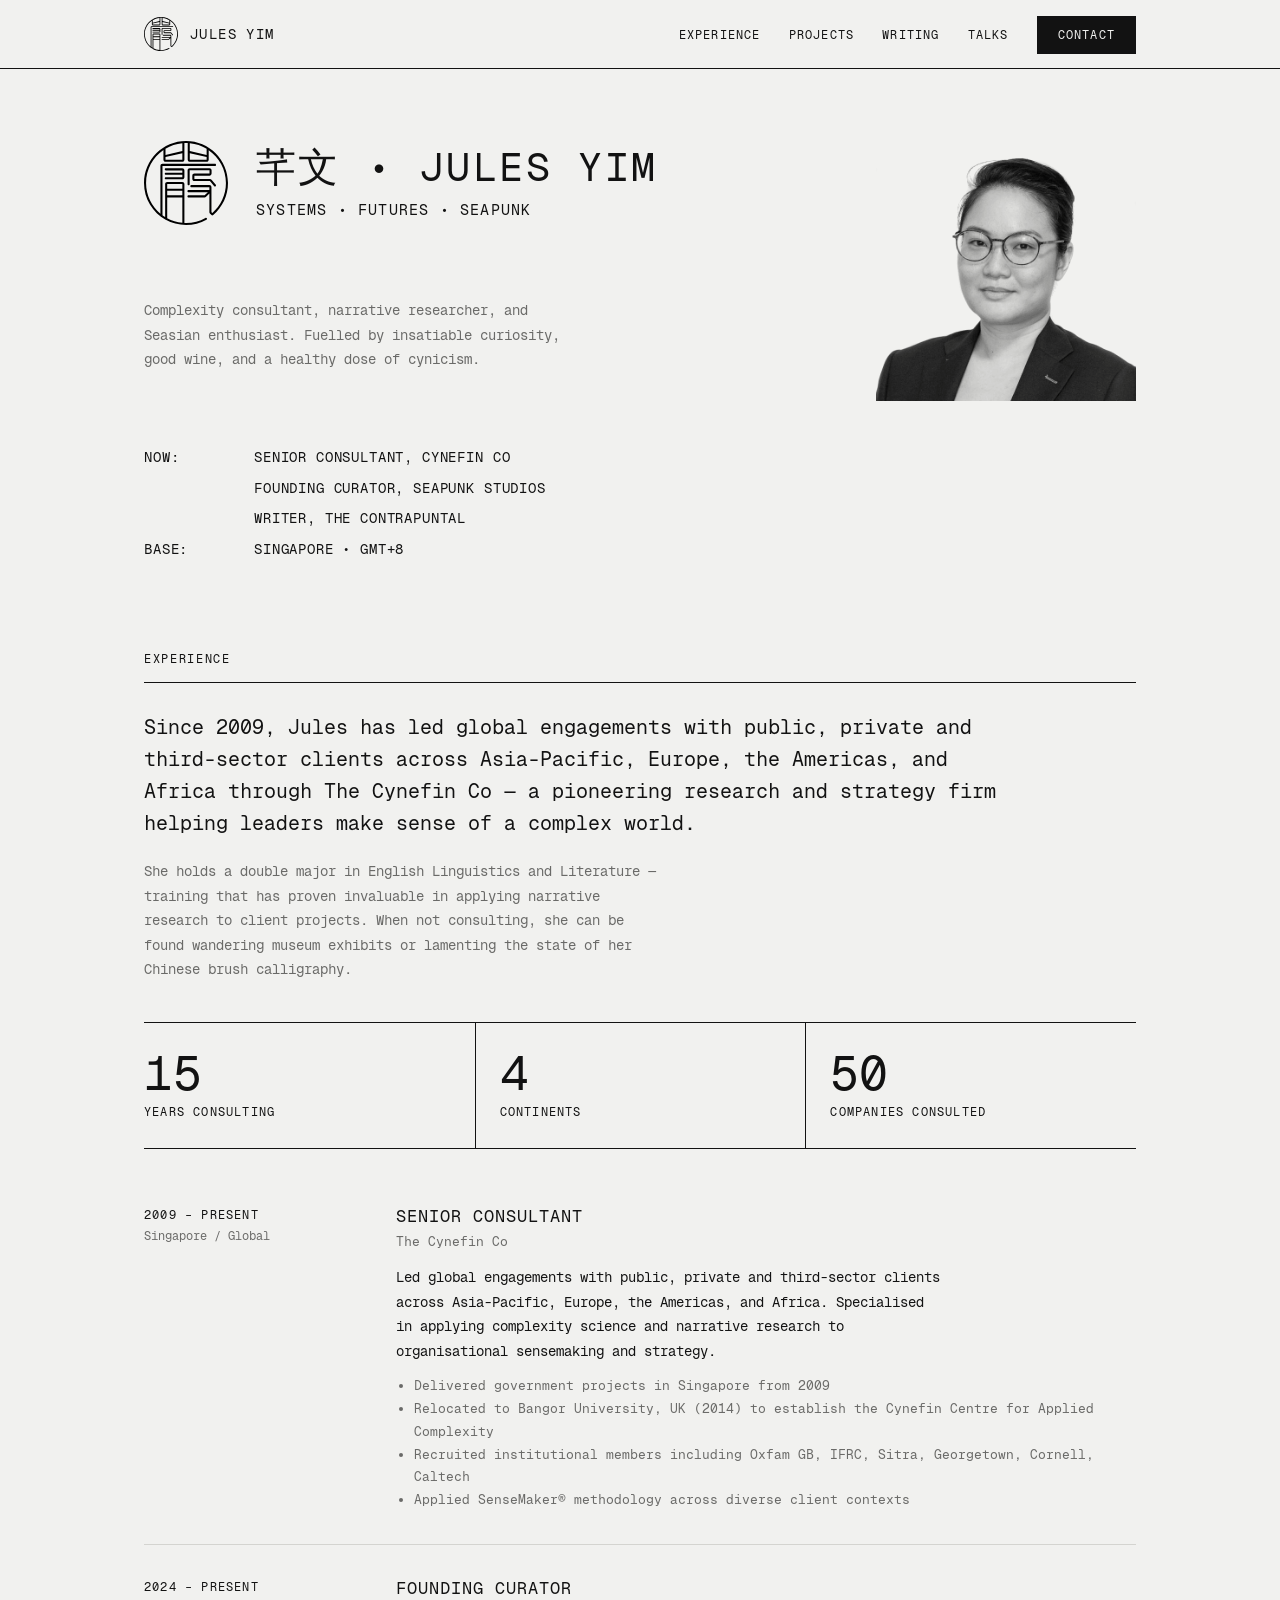
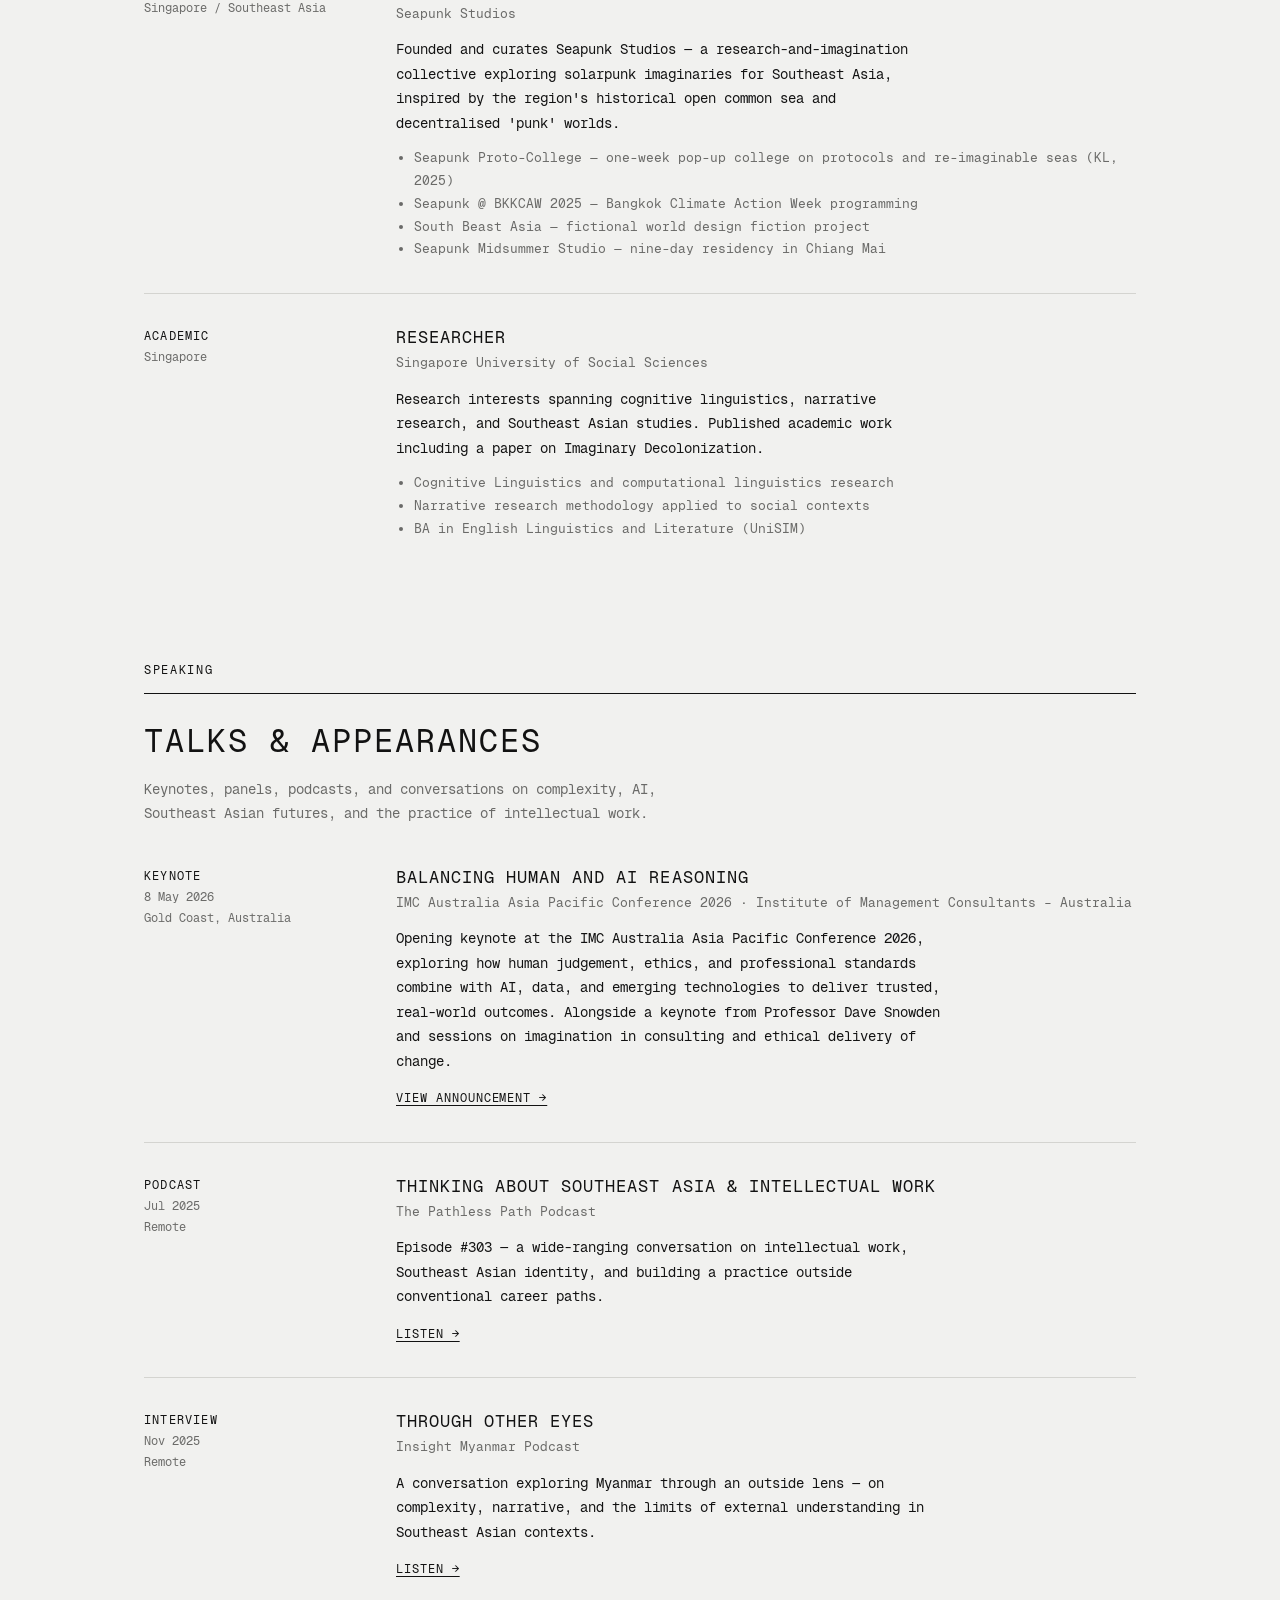
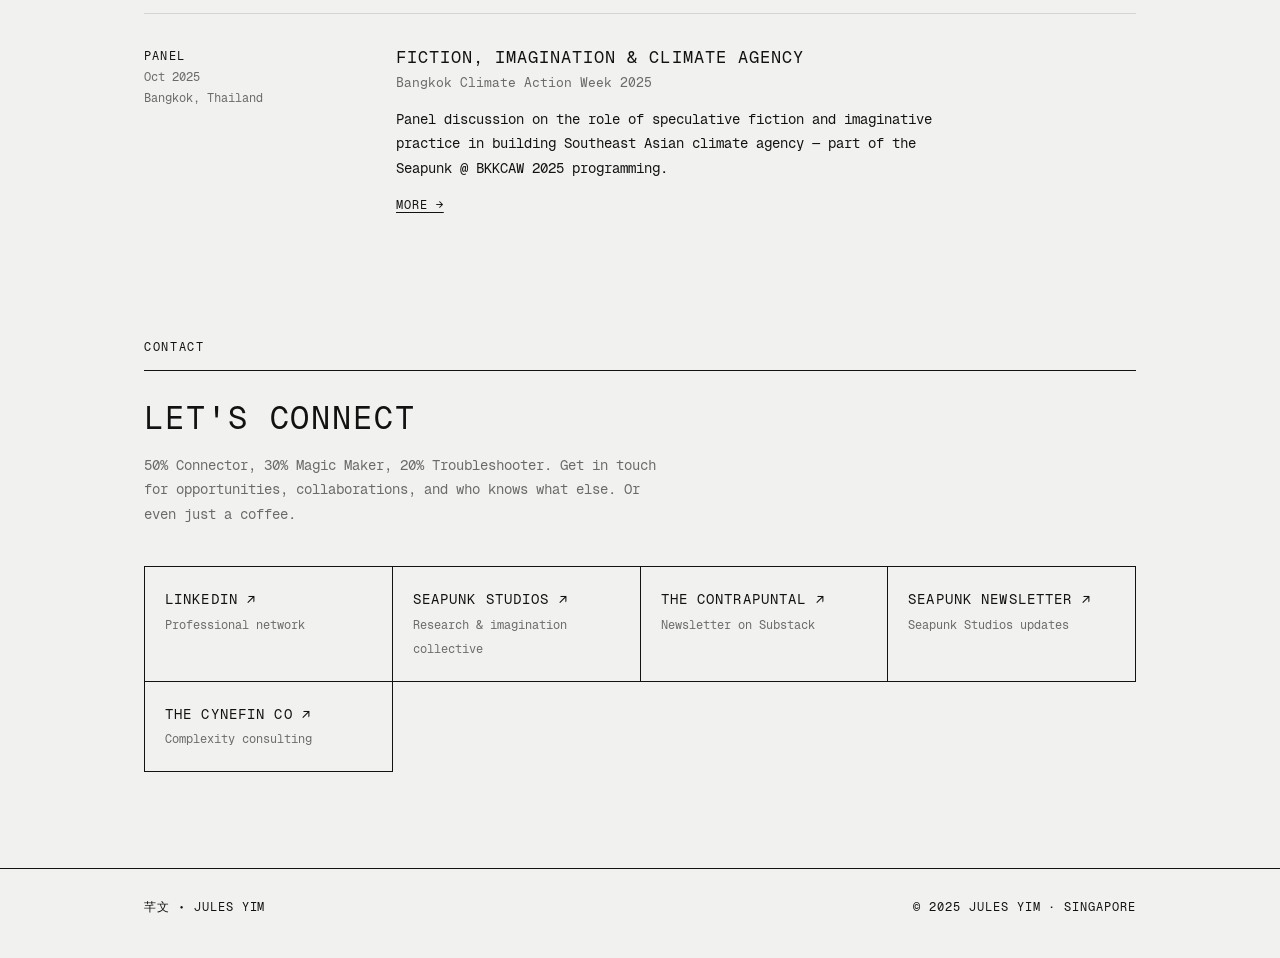
==== commit 1bf99946: "Remove card artwork, pin logo sizes, cache-bust stylesheet Co-Authored-By: Claude Opus 5.5 <noreply@" ====
--- a/index.html
+++ b/index.html
@@ -6,13 +6,13 @@
   <title>Jules Yim</title>
   <meta name="description" content="Jules Yim — Senior Consultant, Founding Curator of Seapunk Studios, researcher and writer based in Singapore.">
   <link rel="icon" href="assets/logo.svg" type="image/svg+xml">
-  <link rel="stylesheet" href="styles.css">
+  <link rel="stylesheet" href="styles.css?v=3">
 </head>
 <body>
 
 <header class="nav">
   <div class="wrap">
-    <a class="brand" href="index.html"><img src="assets/logo.svg" alt="">Jules Yim</a>
+    <a class="brand" href="index.html"><img src="assets/logo.svg" alt="" width="34" height="34">Jules Yim</a>
     <ul>
       <li><a href="index.html#experience">Experience</a></li>
       <li><a href="projects.html">Projects</a></li>
@@ -28,7 +28,7 @@
   <div class="card">
     <div class="text">
       <div class="id">
-        <img src="assets/logo.svg" alt="Jules Yim seal">
+        <img src="assets/logo.svg" alt="Jules Yim seal" width="84" height="84">
         <div>
           <h1>芊文 • Jules Yim</h1>
           <div class="fields">Systems • Futures • Seapunk</div>
@@ -44,8 +44,6 @@
     </div>
     <img class="photo" src="assets/jules-yim.jpg" alt="Portrait of Jules Yim" width="600" height="600">
   </div>
-
-  <img class="illustration" src="assets/artwork.jpg" alt="" width="1800" height="1028">
 
   <section id="experience">
     <div class="label">Experience</div>
--- a/styles.css
+++ b/styles.css
@@ -1,5 +1,5 @@
 /* Visual style follows the business card: Geist Mono, near-black ink on warm off-white,
-   with the purple artwork from the back of the card as the illustration. */
+   with the purple from the back of the card as the accent. */
 @font-face {
   font-family: "Geist Mono";
   src: url("assets/fonts/GeistMono-Regular.otf") format("opentype");
@@ -149,15 +149,6 @@
   filter: grayscale(1) contrast(1.05);
   mix-blend-mode: multiply;
 }
-.illustration {
-  display: block;
-  width: 100%;
-  height: auto;
-  aspect-ratio: 2 / 1;
-  object-fit: cover;
-  margin: 72px 0 0;
-}
-
 /* Sections */
 section { padding: 88px 0 0; }
 .label {
@@ -295,8 +286,6 @@
   .card .id { gap: 14px; align-items: flex-start; }
   .card .id img { width: 48px; height: 48px; }
   .card dl { grid-template-columns: 64px 1fr; font-size: 12px; }
-  .illustration, section { margin-top: 0; }
-  .illustration { margin-top: 48px; }
   section { padding-top: 64px; }
   .stats strong { font-size: 34px; }
   .stats div + div { padding-left: 12px; }
